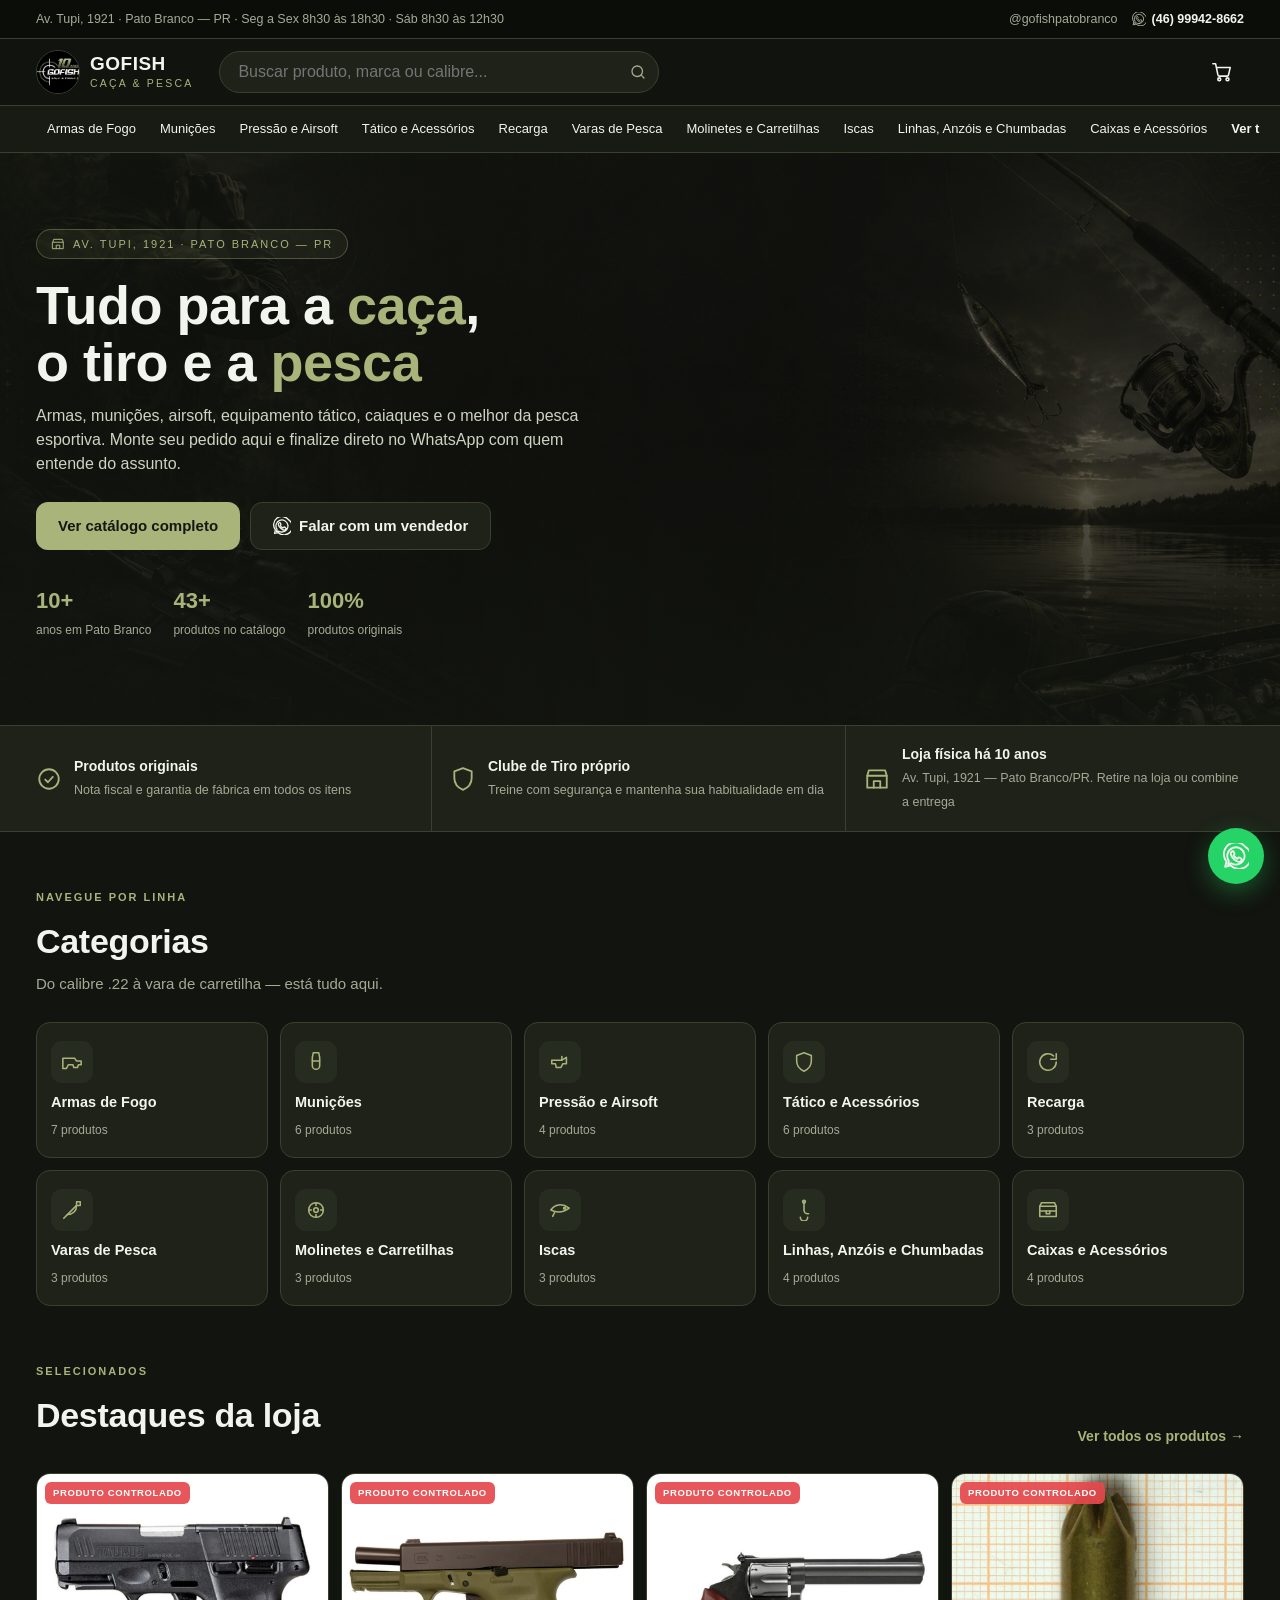
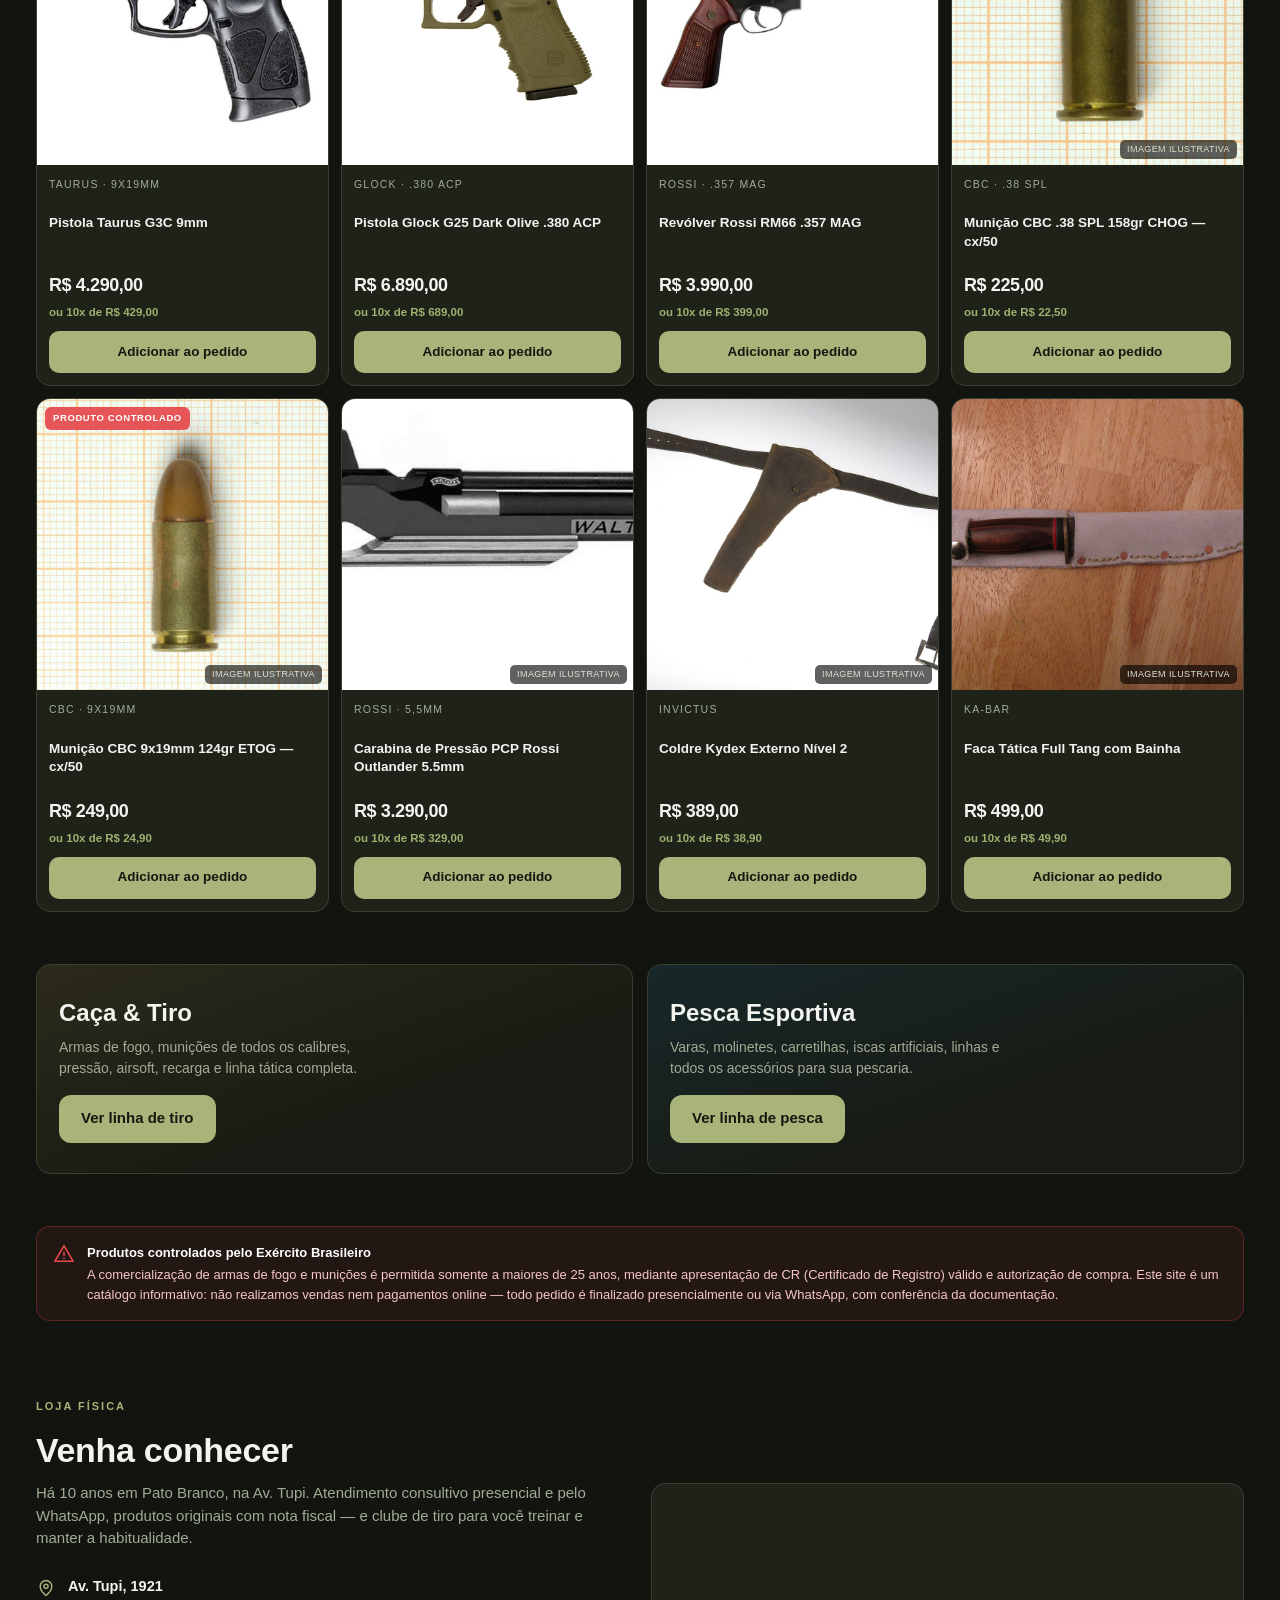
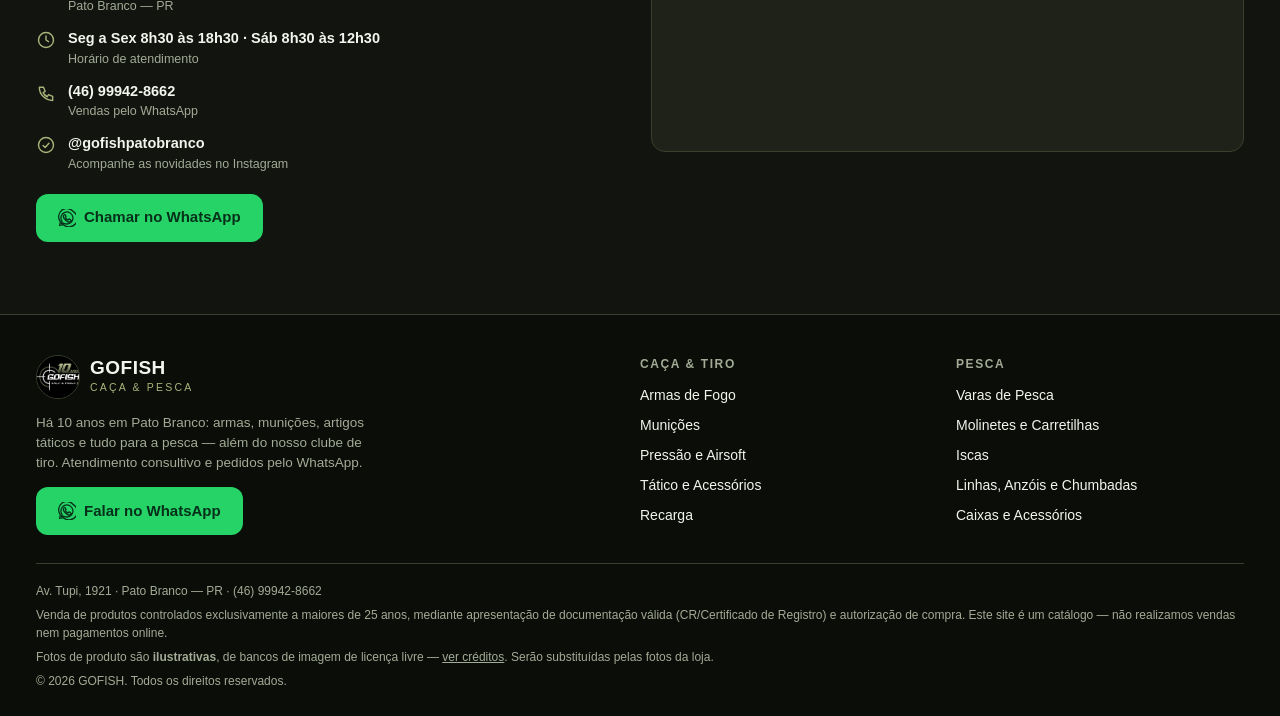
==== index.html @ cb328581 "Catálogo online da GOFISH Caça & Pesca Site estático de catálogo com pedido via WhatsApp para a loja" ====
<!doctype html>
<html lang="pt-BR">
<head>
<meta charset="utf-8">
<meta name="viewport" content="width=device-width,initial-scale=1">
<title>GOFISH Caça &amp; Pesca — Pato Branco/PR | Armas, Munições e Pesca</title>
<meta name="description" content="GOFISH Caça &amp; Pesca em Pato Branco/PR. Armas, munições, airsoft, artigos táticos, caiaques e equipamentos de pesca. Monte seu pedido e finalize no WhatsApp.">
<meta name="robots" content="noindex, nofollow">
<meta name="theme-color" content="#12140f">
<link rel="icon" href="assets/img/favicon.png" type="image/png">
<link rel="stylesheet" href="assets/style.css">
</head>
<body>

<div id="header-slot"></div>

<!-- HERO -->
<section class="hero">
  <div class="hero-bg"></div>
  <div class="wrap">
    <span class="hero-tag" id="hero-tag"></span>
    <h1>Tudo para a <em>caça</em>,<br>o tiro e a <em>pesca</em></h1>
    <p>Armas, munições, airsoft, equipamento tático, caiaques e o melhor da pesca esportiva.
       Monte seu pedido aqui e finalize direto no WhatsApp com quem entende do assunto.</p>
    <div class="hero-cta">
      <a class="btn btn-primary" href="catalogo.html">Ver catálogo completo</a>
      <a class="btn btn-ghost" id="hero-wa" target="_blank">Falar com um vendedor</a>
    </div>
    <div class="hero-stats">
      <div><b id="stat-anos">—</b><span>anos em Pato Branco</span></div>
      <div><b id="stat-produtos">—</b><span>produtos no catálogo</span></div>
      <div><b>100%</b><span>produtos originais</span></div>
    </div>
  </div>
</section>

<!-- SELOS -->
<section class="selos"><div class="wrap" id="selos"></div></section>

<!-- CATEGORIAS -->
<section class="section">
  <div class="wrap">
    <div class="section-head">
      <span>Navegue por linha</span>
      <h2>Categorias</h2>
      <p>Do calibre .22 à vara de carretilha — está tudo aqui.</p>
    </div>
    <div class="cats" id="cats"></div>
  </div>
</section>

<!-- DESTAQUES -->
<section class="section" style="padding-top:0">
  <div class="wrap">
    <div class="section-head" style="display:flex;justify-content:space-between;align-items:flex-end;gap:16px;flex-wrap:wrap">
      <div>
        <span>Selecionados</span>
        <h2>Destaques da loja</h2>
      </div>
      <a class="link" href="catalogo.html">Ver todos os produtos →</a>
    </div>
    <div class="grid-produtos" id="destaques"></div>
  </div>
</section>

<!-- BLOCOS DUPLOS -->
<section class="section" style="padding-top:0">
  <div class="wrap">
    <div class="duplo">
      <div class="bloco tiro">
        <h3>Caça &amp; Tiro</h3>
        <p>Armas de fogo, munições de todos os calibres, pressão, airsoft, recarga e linha tática completa.</p>
        <a class="btn btn-primary" href="catalogo.html?grupo=tiro">Ver linha de tiro</a>
      </div>
      <div class="bloco pesca">
        <h3>Pesca Esportiva</h3>
        <p>Varas, molinetes, carretilhas, iscas artificiais, linhas e todos os acessórios para sua pescaria.</p>
        <a class="btn btn-primary" href="catalogo.html?grupo=pesca">Ver linha de pesca</a>
      </div>
    </div>
  </div>
</section>

<!-- AVISO LEGAL -->
<section class="wrap" style="padding-bottom:20px">
  <div class="aviso-legal" id="aviso-legal"></div>
</section>

<!-- SOBRE -->
<section class="section" id="sobre">
  <div class="wrap sobre">
    <div>
      <div class="section-head">
        <span>Loja física</span>
        <h2>Venha conhecer</h2>
        <p>Há 10 anos em Pato Branco, na Av. Tupi. Atendimento consultivo presencial e pelo WhatsApp,
           produtos originais com nota fiscal — e clube de tiro para você treinar e manter a habitualidade.</p>
      </div>
      <ul id="sobre-lista"></ul>
      <a class="btn btn-wa" id="sobre-wa" target="_blank" style="margin-top:20px"></a>
    </div>
    <div class="mapa" id="mapa"></div>
  </div>
</section>

<div id="footer-slot"></div>

<script src="assets/products.js"></script>
<script src="assets/app.js"></script>
<script>
function initHome(){
  document.getElementById('hero-tag').innerHTML = icon('loja',14) + ' ' + CONFIG.endereco + ' · ' + CONFIG.cidade;
  document.getElementById('stat-anos').textContent = CONFIG.anos + '+';
  document.getElementById('hero-wa').href = waLink('Olá! Vim pelo site e quero falar com um vendedor.');
  document.getElementById('hero-wa').innerHTML = icon('wa',18) + ' Falar com um vendedor';
  document.getElementById('stat-produtos').textContent = PRODUTOS.length + '+';

  document.getElementById('selos').innerHTML = [
    ['check','Produtos originais','Nota fiscal e garantia de fábrica em todos os itens'],
    ['tatico','Clube de Tiro próprio','Treine com segurança e mantenha sua habitualidade em dia'],
    ['loja','Loja física há '+CONFIG.anos+' anos','Av. Tupi, 1921 — Pato Branco/PR. Retire na loja ou combine a entrega']
  ].map(([i,t,d])=>`<div class="selo">${icon(i,26)}<div><b>${t}</b><span>${d}</span></div></div>`).join('');

  document.getElementById('cats').innerHTML = CATEGORIAS.map(c=>{
    const n = PRODUTOS.filter(p=>p.categoria===c.id).length;
    return `<a class="cat" href="catalogo.html?cat=${c.id}">
      <span class="cat-ico">${icon(c.icone,22)}</span>
      <b>${c.nome}</b>
      <span>${n} ${n===1?'produto':'produtos'}</span>
    </a>`;
  }).join('');

  document.getElementById('destaques').innerHTML =
    PRODUTOS.filter(p=>p.destaque).slice(0,8).map(cardHTML).join('');

  document.getElementById('aviso-legal').innerHTML = icon('alerta',22) +
    `<div><b>Produtos controlados pelo Exército Brasileiro</b>
     A comercialização de armas de fogo e munições é permitida somente a maiores de 25 anos, mediante
     apresentação de CR (Certificado de Registro) válido e autorização de compra. Este site é um catálogo
     informativo: não realizamos vendas nem pagamentos online — todo pedido é finalizado presencialmente
     ou via WhatsApp, com conferência da documentação.</div>`;

  document.getElementById('sobre-lista').innerHTML = [
    ['pin', CONFIG.endereco, CONFIG.cidade],
    ['relogio', CONFIG.horario, 'Horário de atendimento'],
    ['fone', CONFIG.telefone, 'Vendas pelo WhatsApp'],
    ['check', CONFIG.instagramUser, 'Acompanhe as novidades no Instagram']
  ].map(([i,t,s])=>`<li>${icon(i,20)}<div><b>${t}</b><span>${s}</span></div></li>`).join('');

  const wa = document.getElementById('sobre-wa');
  wa.href = waLink('Olá! Vim pelo site e quero tirar uma dúvida.');
  wa.innerHTML = icon('wa',18) + ' Chamar no WhatsApp';

  document.getElementById('mapa').innerHTML =
    `<iframe loading="lazy" referrerpolicy="no-referrer-when-downgrade"
      src="https://www.google.com/maps?q=${encodeURIComponent(CONFIG.mapsQuery)}&output=embed"></iframe>`;
}
</script>
</body>
</html>
---- assets/style.css ----
/* ===== GO FISHING — estilos ===== */
:root{
  --bg:#12140f;
  --bg-2:#181b13;
  --surface:#1e2219;
  --surface-2:#272c20;
  --line:#39402e;
  --text:#f2f4ee;
  --muted:#a3ab96;
  --accent:#a8b47a;
  --accent-d:#8c9a63;
  --accent-ink:#14170f;
  --green:#9eb06f;
  --wa:#25d366;
  --danger:#e5484d;
  --radius:14px;
  --shadow:0 10px 30px rgba(0,0,0,.45);
  --max:1240px;
}
*{box-sizing:border-box}
html{scroll-behavior:smooth;overflow-x:clip}
body{overflow-x:clip}
body{
  margin:0;background:var(--bg);color:var(--text);
  font-family:-apple-system,BlinkMacSystemFont,'Segoe UI',Roboto,Helvetica,Arial,sans-serif;
  line-height:1.5;-webkit-font-smoothing:antialiased;
}
img{max-width:100%;display:block}
a{color:inherit;text-decoration:none}
button{font:inherit;cursor:pointer;border:0;background:none;color:inherit}
input,select{font:inherit}
.wrap{width:100%;max-width:var(--max);margin:0 auto;padding:0 16px}
.sr{position:absolute;width:1px;height:1px;overflow:hidden;clip:rect(0 0 0 0)}

/* ---- Topbar ---- */
.topbar{background:#0b0d08;color:var(--muted);font-size:12.5px;border-bottom:1px solid var(--line)}
.topbar .wrap{display:flex;gap:16px;align-items:center;justify-content:space-between;min-height:38px;flex-wrap:wrap}
.topbar strong{color:var(--text)}
.topbar a{display:inline-flex;align-items:center;gap:6px}
.topbar a:hover{color:var(--accent)}

/* ---- Header ---- */
.header{position:sticky;top:0;z-index:60;background:rgba(18,20,15,.96);backdrop-filter:blur(10px);border-bottom:1px solid var(--line)}
.header-main{display:flex;align-items:center;gap:12px;min-height:66px}
.logo{display:flex;align-items:center;gap:10px;flex-shrink:0}
.logo-mark{width:44px;height:44px;border-radius:50%;overflow:hidden;flex-shrink:0;background:#000;border:1px solid var(--line)}
.logo-mark img{width:100%;height:100%;object-fit:cover;transform:scale(1.28)}
.logo-txt{line-height:1.05}
.logo-txt b{display:block;font-size:19px;letter-spacing:.5px;text-transform:uppercase}
.logo-txt span{font-size:10.5px;letter-spacing:2.2px;color:var(--accent);text-transform:uppercase}
.search{flex:1;position:relative;display:none}
.search input{width:100%;height:42px;border-radius:999px;background:var(--surface);border:1px solid var(--line);color:var(--text);padding:0 44px 0 18px;outline:none}
.search input:focus{border-color:var(--accent)}
.search button{position:absolute;right:4px;top:4px;width:34px;height:34px;border-radius:50%;display:grid;place-items:center;color:var(--muted)}
.header-actions{display:flex;align-items:center;gap:8px;margin-left:auto}
.icon-btn{width:44px;height:44px;border-radius:12px;display:grid;place-items:center;position:relative;border:1px solid transparent}
.icon-btn:hover{background:var(--surface);border-color:var(--line)}
.badge{position:absolute;top:4px;right:4px;min-width:18px;height:18px;border-radius:9px;background:var(--accent);color:var(--accent-ink);font-size:11px;font-weight:700;display:grid;place-items:center;padding:0 5px}
.badge[hidden]{display:none}
.menu-toggle{display:grid}

/* ---- Nav ---- */
.nav{border-top:1px solid var(--line);background:var(--bg-2);display:none}
.nav.open{display:block}
.nav .wrap{overflow-x:auto;scrollbar-width:none}
.nav .wrap::-webkit-scrollbar{display:none}
.nav ul{list-style:none;margin:0;padding:6px 0}
.nav a{display:block;padding:12px 16px;font-size:14.5px;font-weight:500;border-bottom:1px solid rgba(255,255,255,.04)}
.nav a:hover{color:var(--accent)}
.nav .nav-tag{font-size:10px;letter-spacing:1.5px;text-transform:uppercase;color:var(--muted);padding:14px 16px 4px}

/* ---- Botões ---- */
.btn{display:inline-flex;white-space:nowrap;align-items:center;justify-content:center;gap:8px;height:48px;padding:0 22px;border-radius:12px;font-weight:700;font-size:15px;transition:.15s;text-align:center}
.btn-primary{background:var(--accent);color:var(--accent-ink)}
.btn-primary:hover{background:var(--accent-d);color:var(--accent-ink)}
.btn-wa{background:var(--wa);color:#06301a}
.btn-wa:hover{background:#1eb85a;color:#06301a}
.btn-ghost{border:1px solid var(--line);background:var(--surface)}
.btn-ghost:hover{border-color:var(--accent);color:var(--accent)}
.btn-block{width:100%}
.btn:disabled{opacity:.45;cursor:not-allowed}

/* ---- Hero ---- */
.hero{position:relative;overflow:hidden;border-bottom:1px solid var(--line);background:var(--bg-2)}
.hero-bg{position:absolute;inset:0;background-image:url('img/hero.jpg');background-size:cover;background-position:28% center}
.hero-bg::after{content:'';position:absolute;inset:0;background:
  linear-gradient(to bottom,rgba(18,20,15,.55),rgba(18,20,15,.3) 38%,rgba(18,20,15,.93))}
.hero .wrap{position:relative;z-index:1;padding:44px 16px 48px}
.hero-tag{display:inline-flex;align-items:center;gap:8px;font-size:11px;letter-spacing:2px;text-transform:uppercase;color:var(--accent);border:1px solid rgba(168,180,122,.35);background:rgba(168,180,122,.08);padding:6px 14px;border-radius:999px}
.hero h1{font-size:clamp(30px,7.5vw,54px);line-height:1.05;margin:18px 0 14px;letter-spacing:-.5px}
.hero h1 em{font-style:normal;color:var(--accent)}
.hero p{color:#cdd4c2;font-size:16px;max-width:560px;margin:0 0 26px}
.hero-cta{display:flex;flex-direction:column;gap:10px;max-width:420px}
.hero-cta .btn{flex:0 0 auto}
.hero-stats{display:flex;gap:22px;margin-top:34px;flex-wrap:wrap}
.hero-stats div b{display:block;font-size:22px;color:var(--accent)}
.hero-stats div span{font-size:12px;color:var(--muted)}

/* ---- Selos ---- */
.selos{background:var(--surface);border-bottom:1px solid var(--line)}
.selos .wrap{display:grid;grid-template-columns:1fr;gap:2px;padding:0}
.selo{display:flex;gap:12px;align-items:center;padding:18px 16px;border-bottom:1px solid var(--line)}
.selo:last-child{border-bottom:0}
.selo svg{flex-shrink:0;color:var(--accent)}
.selo b{display:block;font-size:14px}
.selo span{font-size:12.5px;color:var(--muted)}

/* ---- Seções ---- */
.section{padding:52px 0}
.section-head{margin-bottom:26px}
.section-head span{font-size:11px;letter-spacing:2px;text-transform:uppercase;color:var(--accent);font-weight:700}
.section-head h2{font-size:clamp(23px,5vw,34px);margin:8px 0 6px;letter-spacing:-.3px}
.section-head p{color:var(--muted);margin:0;font-size:15px}
.section-head .link{color:var(--accent);font-weight:600;font-size:14px}

/* ---- Grade de categorias ---- */
.cats{display:grid;grid-template-columns:repeat(2,1fr);gap:12px}
.cat{background:var(--surface);border:1px solid var(--line);border-radius:var(--radius);padding:18px 14px;transition:.15s;display:flex;flex-direction:column;gap:10px;min-height:126px}
.cat:hover{border-color:var(--accent);transform:translateY(-3px)}
.cat .cat-ico{width:42px;height:42px;border-radius:11px;background:var(--surface-2);display:grid;place-items:center;color:var(--accent)}
.cat b{font-size:14.5px;line-height:1.25}
.cat span{font-size:12px;color:var(--muted);margin-top:auto}

/* ---- Cards de produto ---- */
.grid-produtos{display:grid;grid-template-columns:repeat(2,1fr);gap:12px}
.card{background:var(--surface);border:1px solid var(--line);border-radius:var(--radius);overflow:hidden;display:flex;flex-direction:column;transition:.15s;position:relative}
.card:hover{border-color:var(--accent);transform:translateY(-3px);box-shadow:var(--shadow)}
.card-img{position:relative;aspect-ratio:1/1;background:var(--surface-2);cursor:pointer;overflow:hidden}
.card-img img{width:100%;height:100%;object-fit:cover}
.tarja{position:absolute;top:8px;left:8px;background:rgba(229,72,77,.92);color:#fff;font-size:9.5px;font-weight:800;letter-spacing:.6px;text-transform:uppercase;padding:4px 8px;border-radius:6px}
.selo-ilustrativa{position:absolute;bottom:6px;right:6px;background:rgba(0,0,0,.62);color:#dfe5d4;font-size:9px;letter-spacing:.4px;padding:3px 7px;border-radius:5px;text-transform:uppercase}
.modal-img{position:relative}
.tag-novo{position:absolute;top:8px;right:8px;background:var(--accent);color:var(--accent-ink);font-size:9.5px;font-weight:800;letter-spacing:.6px;text-transform:uppercase;padding:4px 8px;border-radius:6px}
.card-body{padding:12px;display:flex;flex-direction:column;gap:8px;flex:1}
.card-marca{font-size:10.5px;letter-spacing:1.2px;text-transform:uppercase;color:var(--muted)}
.card-nome{font-size:13.5px;font-weight:600;line-height:1.35;cursor:pointer;display:-webkit-box;-webkit-line-clamp:2;-webkit-box-orient:vertical;overflow:hidden}
.card-nome:hover{color:var(--accent)}
.card-preco{margin-top:auto}
.card-preco b{font-size:18px;display:block;letter-spacing:-.4px}
.card-preco small{font-size:11.5px;color:var(--green);font-weight:600}
.card-preco .consulta{font-size:15px;color:var(--muted);font-weight:600}
.card .btn{height:42px;font-size:13.5px;border-radius:10px}

/* ---- Blocos duplos ---- */
.duplo{display:grid;grid-template-columns:1fr;gap:14px}
.bloco{position:relative;border-radius:var(--radius);overflow:hidden;padding:30px 22px;min-height:210px;display:flex;flex-direction:column;justify-content:flex-end;border:1px solid var(--line)}
.bloco.tiro{background:linear-gradient(160deg,#2b2a1c,#181b13 65%)}
.bloco.pesca{background:linear-gradient(160deg,#17282a,#181b13 65%)}
.bloco h3{font-size:24px;margin:0 0 6px}
.bloco p{color:var(--muted);font-size:14px;margin:0 0 16px;max-width:340px}
.bloco .btn{align-self:flex-start}

/* ---- Sobre / contato ---- */
.sobre{display:grid;gap:22px}
.sobre ul{list-style:none;padding:0;margin:18px 0 0;display:grid;gap:12px}
.sobre li{display:flex;gap:12px;align-items:flex-start;font-size:14.5px}
.sobre li svg{color:var(--accent);flex-shrink:0;margin-top:2px}
.sobre li span{color:var(--muted);display:block;font-size:12.5px}
.mapa{border-radius:var(--radius);overflow:hidden;border:1px solid var(--line);min-height:260px;background:var(--surface)}
.mapa iframe{width:100%;height:100%;min-height:260px;border:0;filter:grayscale(.3) contrast(1.05)}

/* ---- Aviso legal ---- */
.aviso-legal{background:rgba(229,72,77,.08);border:1px solid rgba(229,72,77,.3);border-radius:var(--radius);padding:16px;display:flex;gap:12px;font-size:13px;color:#f6c6c8}
.aviso-legal svg{flex-shrink:0;color:var(--danger)}
.aviso-legal b{color:#fff;display:block;margin-bottom:3px}

/* ---- Rodapé ---- */
.footer{background:#0b0d08;border-top:1px solid var(--line);padding:40px 0 26px;margin-top:20px}
.footer-grid{display:grid;gap:28px}
.footer h4{font-size:12px;letter-spacing:1.6px;text-transform:uppercase;color:var(--muted);margin:0 0 12px}
.footer ul{list-style:none;padding:0;margin:0;display:grid;gap:9px;font-size:14px}
.footer a:hover{color:var(--accent)}
.footer-bottom{border-top:1px solid var(--line);margin-top:28px;padding-top:18px;font-size:12px;color:var(--muted);display:grid;gap:6px}

/* ---- Drawer do carrinho ---- */
.overlay{position:fixed;inset:0;background:rgba(0,0,0,.6);z-index:80;opacity:0;pointer-events:none;transition:.2s}
.overlay.show{opacity:1;pointer-events:auto}
.drawer{position:fixed;top:0;right:0;bottom:0;width:min(420px,100%);background:var(--bg-2);z-index:90;display:flex;flex-direction:column;transform:translateX(102%);transition:transform .25s ease}
.drawer.open{transform:none}
.drawer-head{display:flex;align-items:center;justify-content:space-between;padding:18px 16px;border-bottom:1px solid var(--line)}
.drawer-head h3{margin:0;font-size:17px}
.drawer-body{flex:1;overflow-y:auto;padding:16px;display:flex;flex-direction:column;gap:12px}
.drawer-foot{border-top:1px solid var(--line);padding:16px;display:grid;gap:12px;background:var(--surface)}
.drawer-foot input{width:100%;height:46px;border-radius:10px;background:var(--bg-2);border:1px solid var(--line);color:var(--text);padding:0 14px;outline:none}
.drawer-foot input:focus{border-color:var(--accent)}
.total-row{display:flex;justify-content:space-between;align-items:baseline;font-size:15px}
.total-row b{font-size:24px;color:var(--accent)}
.item{display:grid;grid-template-columns:66px 1fr auto;gap:11px;background:var(--surface);border:1px solid var(--line);border-radius:12px;padding:10px}
.item img{width:66px;height:66px;object-fit:cover;border-radius:8px;background:var(--surface-2)}
.item-nome{font-size:13px;font-weight:600;line-height:1.3}
.item-preco{font-size:13px;color:var(--accent);font-weight:700;margin-top:4px}
.qtd{display:inline-flex;align-items:center;border:1px solid var(--line);border-radius:9px;overflow:hidden;margin-top:6px}
.qtd button{width:30px;height:30px;display:grid;place-items:center;font-size:16px;color:var(--muted)}
.qtd button:hover{background:var(--surface-2);color:var(--accent)}
.qtd span{min-width:28px;text-align:center;font-size:13.5px;font-weight:700}
.item-del{color:var(--muted);align-self:flex-start;padding:4px}
.item-del:hover{color:var(--danger)}
.vazio{text-align:center;color:var(--muted);padding:50px 20px;display:grid;gap:12px;place-items:center}

/* ---- Catálogo ---- */
.catalogo{display:grid;grid-template-columns:1fr;gap:22px;padding:26px 0 60px}
.filtros{background:var(--surface);border:1px solid var(--line);border-radius:var(--radius);padding:16px;align-self:start}
.filtros h4{font-size:11px;letter-spacing:1.6px;text-transform:uppercase;color:var(--muted);margin:0 0 10px}
.filtro-grupo{border-bottom:1px solid var(--line);padding-bottom:14px;margin-bottom:14px}
.filtro-grupo:last-child{border:0;margin:0;padding:0}
.chk{display:flex;align-items:center;gap:9px;padding:6px 0;font-size:13.5px;cursor:pointer}
.chk input{width:17px;height:17px;accent-color:var(--accent)}
.chk:hover{color:var(--accent)}
.cat-link{display:flex;justify-content:space-between;align-items:center;padding:8px 0;font-size:14px;cursor:pointer;border-bottom:1px solid rgba(255,255,255,.04)}
.cat-link.ativo{color:var(--accent);font-weight:700}
.cat-link small{color:var(--muted);font-size:11.5px}
.cat-sub{padding-left:12px;font-size:13px;color:var(--muted)}
.cat-sub.ativo{color:var(--accent)}
.toolbar{display:flex;gap:10px;align-items:center;justify-content:space-between;margin-bottom:16px;flex-wrap:wrap}
.toolbar .count{font-size:13.5px;color:var(--muted)}
.toolbar select{height:42px;border-radius:10px;background:var(--surface);border:1px solid var(--line);color:var(--text);padding:0 12px;outline:none}
.filtros-toggle{display:flex}
.chips{display:flex;gap:8px;flex-wrap:wrap;margin-bottom:14px}
.chip{display:inline-flex;align-items:center;gap:7px;background:var(--surface-2);border:1px solid var(--line);border-radius:999px;padding:6px 12px;font-size:12.5px}
.chip button{color:var(--muted);font-size:15px;line-height:1}
.chip button:hover{color:var(--danger)}

/* ---- Modal do produto ---- */
.modal{position:fixed;inset:0;z-index:100;display:none;align-items:flex-end;justify-content:center}
.modal.open{display:flex}
.modal-card{position:relative;background:var(--bg-2);width:min(880px,100%);max-height:92vh;overflow-y:auto;border-radius:18px 18px 0 0;border:1px solid var(--line)}
.modal-close{position:absolute;top:12px;right:12px;width:38px;height:38px;border-radius:50%;background:rgba(0,0,0,.5);display:grid;place-items:center;z-index:2}
.modal-grid{display:grid;grid-template-columns:1fr}
.modal-img{aspect-ratio:1/1;background:var(--surface-2)}
.modal-img img{width:100%;height:100%;object-fit:cover}
.modal-galeria{display:flex;flex-direction:column;gap:8px;padding:0}
.miniaturas{display:flex;gap:8px;padding:0 14px 4px;overflow-x:auto}
.mini{width:62px;height:62px;border-radius:9px;overflow:hidden;border:2px solid var(--line);flex-shrink:0;background:var(--surface-2)}
.mini.ativa{border-color:var(--accent)}
.mini img{width:100%;height:100%;object-fit:cover}
.modal-info{padding:20px 18px 26px;display:flex;flex-direction:column;gap:12px}
.modal-info h3{margin:0;font-size:21px;line-height:1.25}
.modal-preco b{font-size:30px;letter-spacing:-.8px}
.modal-specs{display:grid;gap:8px;font-size:13.5px;border-top:1px solid var(--line);padding-top:14px}
.modal-specs div{display:flex;justify-content:space-between;gap:10px}
.modal-specs span{color:var(--muted)}

/* ---- WhatsApp flutuante ---- */
.wa-float{position:fixed;right:16px;bottom:16px;width:56px;height:56px;border-radius:50%;background:var(--wa);display:grid;place-items:center;z-index:70;box-shadow:0 8px 24px rgba(37,211,102,.35)}
.wa-float:hover{transform:scale(1.06)}

/* ===== DESKTOP ===== */
@media(min-width:640px){
  .cats{grid-template-columns:repeat(3,1fr)}
  .grid-produtos{grid-template-columns:repeat(3,1fr)}
  .hero-cta{flex-direction:row;max-width:none;flex-wrap:wrap}
  .selos .wrap{grid-template-columns:repeat(3,1fr)}
  .selo{border-bottom:0;border-right:1px solid var(--line)}
  .selo:last-child{border-right:0}
  .duplo{grid-template-columns:1fr 1fr}
  .footer-grid{grid-template-columns:2fr 1fr 1fr}
  .modal{align-items:center}
  .modal-card{border-radius:18px}
  .modal-grid{grid-template-columns:1fr 1fr}
  .modal-img{aspect-ratio:1/1;min-height:0}
  .modal-galeria{padding:14px 0 14px 14px}
  .miniaturas{padding:0}
}
@media(min-width:900px){
  .search{display:block;max-width:440px;margin:0 14px}
  .menu-toggle{display:none}
  .nav{display:block}
  .nav .wrap{display:flex;align-items:center}
  .nav ul{display:flex;padding:0;width:100%;gap:2px}
  .nav a{border:0;padding:13px 11px;font-size:13px;white-space:nowrap}
  .nav .nav-tag{display:none}
  .cats{grid-template-columns:repeat(5,1fr)}
  .grid-produtos{grid-template-columns:repeat(4,1fr)}
  .catalogo{grid-template-columns:262px 1fr}
  .filtros-toggle{display:none}
  .filtros{display:block!important}
  .sobre{grid-template-columns:1fr 1fr;align-items:center}
  .hero .wrap{padding:76px 16px 84px}
  .hero-bg{background-position:center}
  .hero-bg::after{background:
    linear-gradient(to right,rgba(18,20,15,.88),rgba(18,20,15,.5) 50%,rgba(18,20,15,.32)),
    linear-gradient(to bottom,rgba(18,20,15,.45),rgba(18,20,15,.15) 40%,rgba(18,20,15,.9))}
}
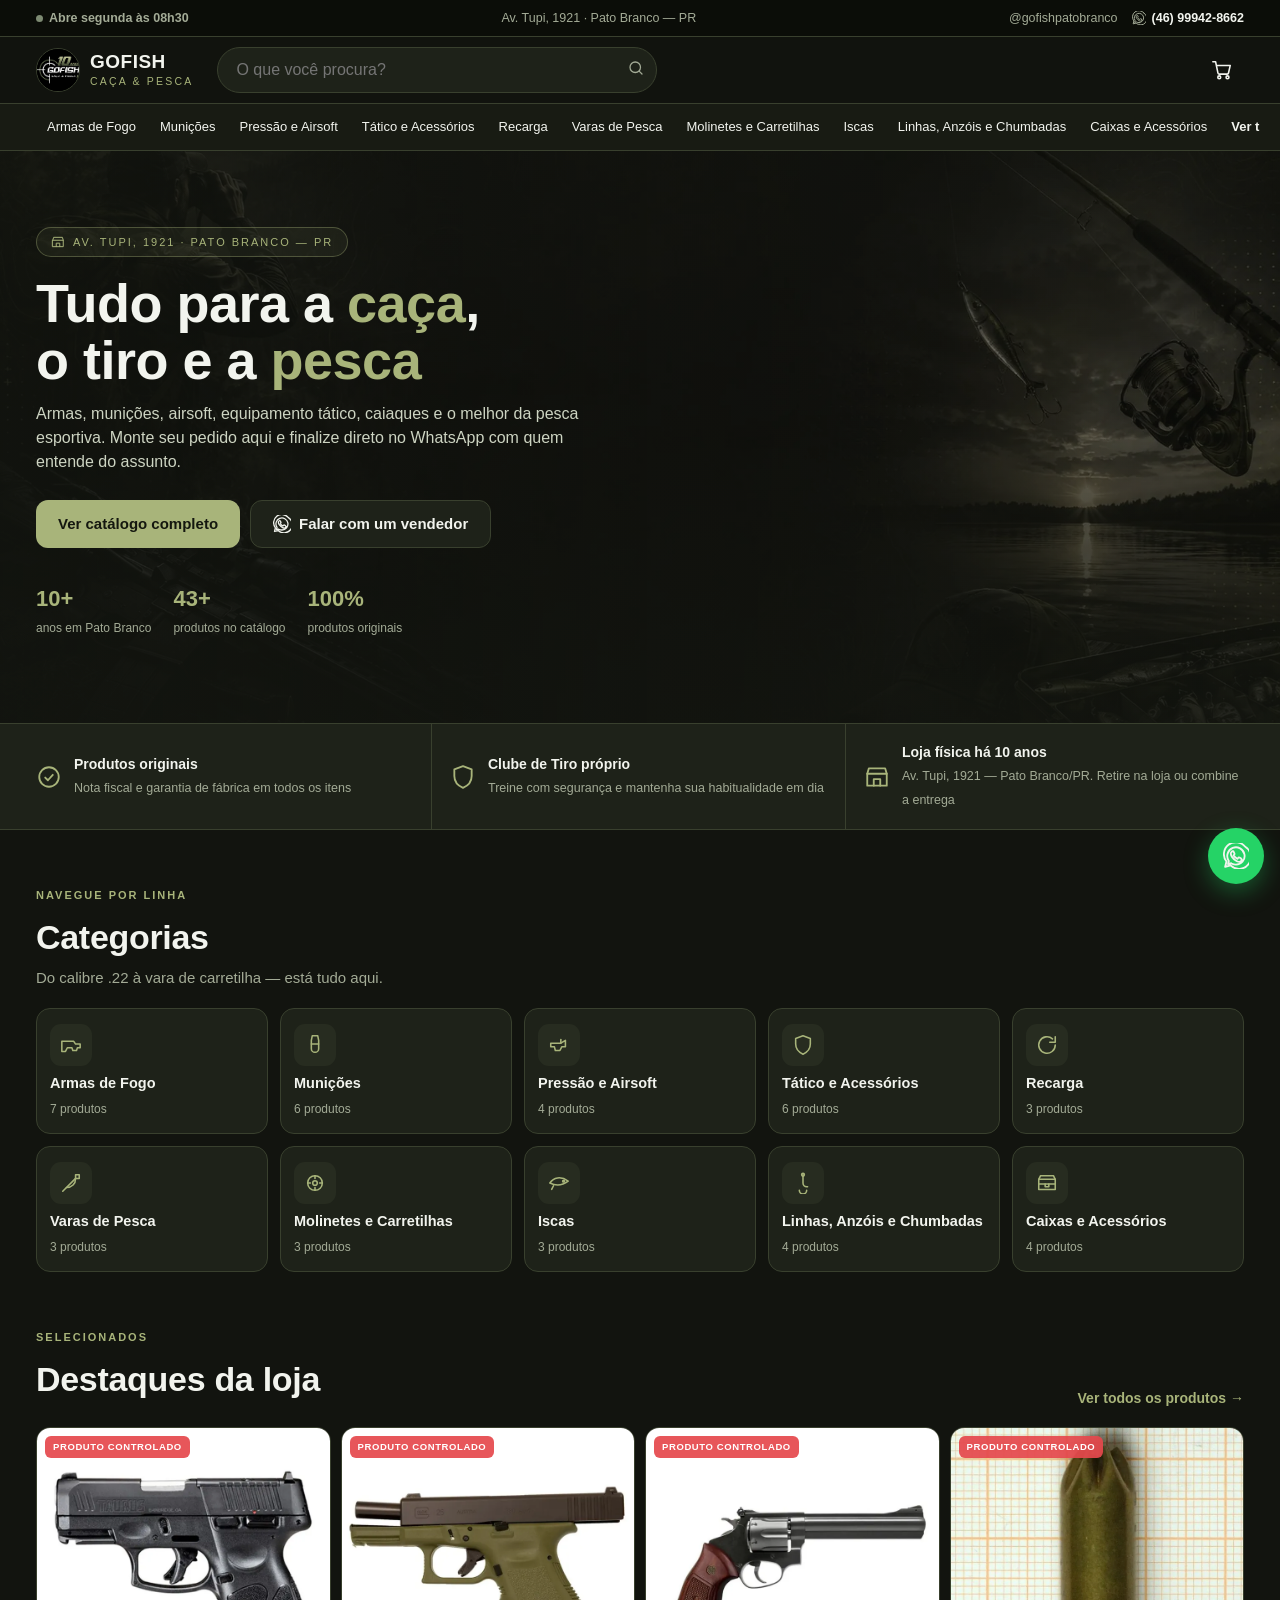
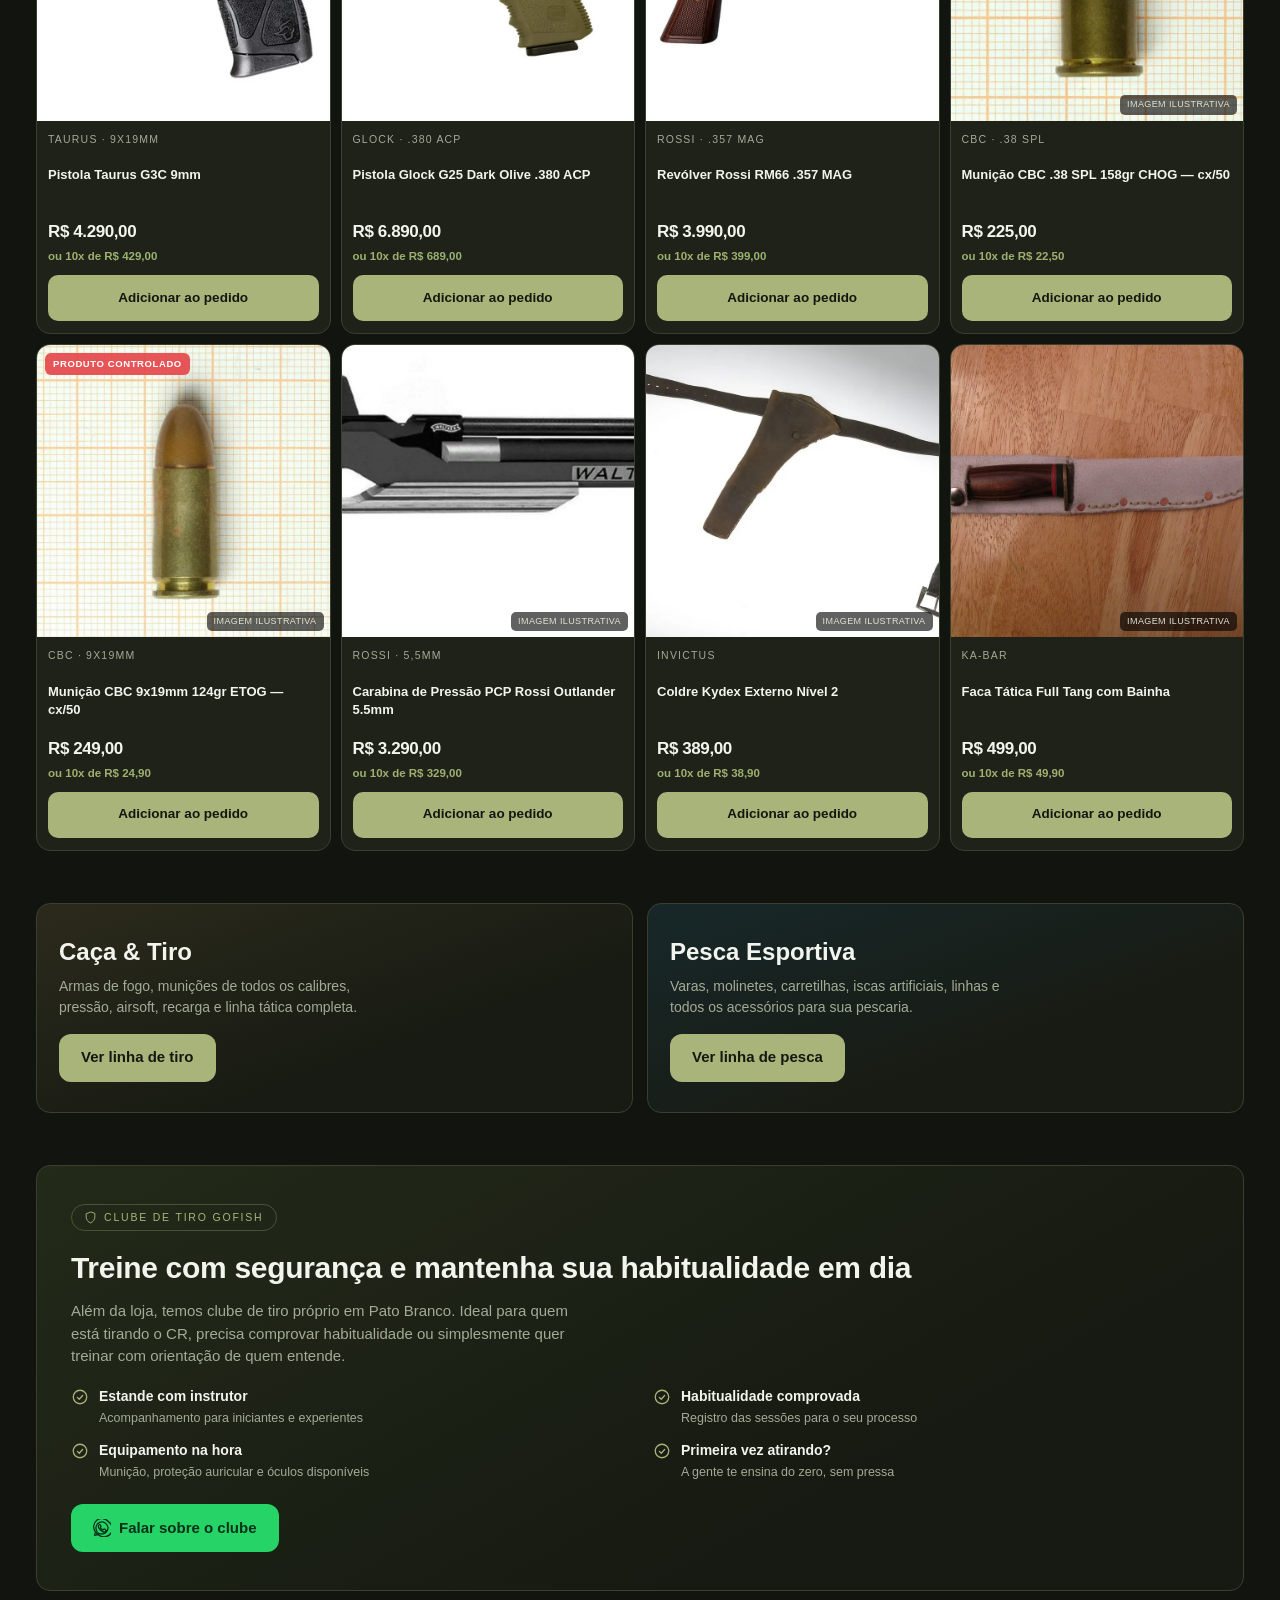
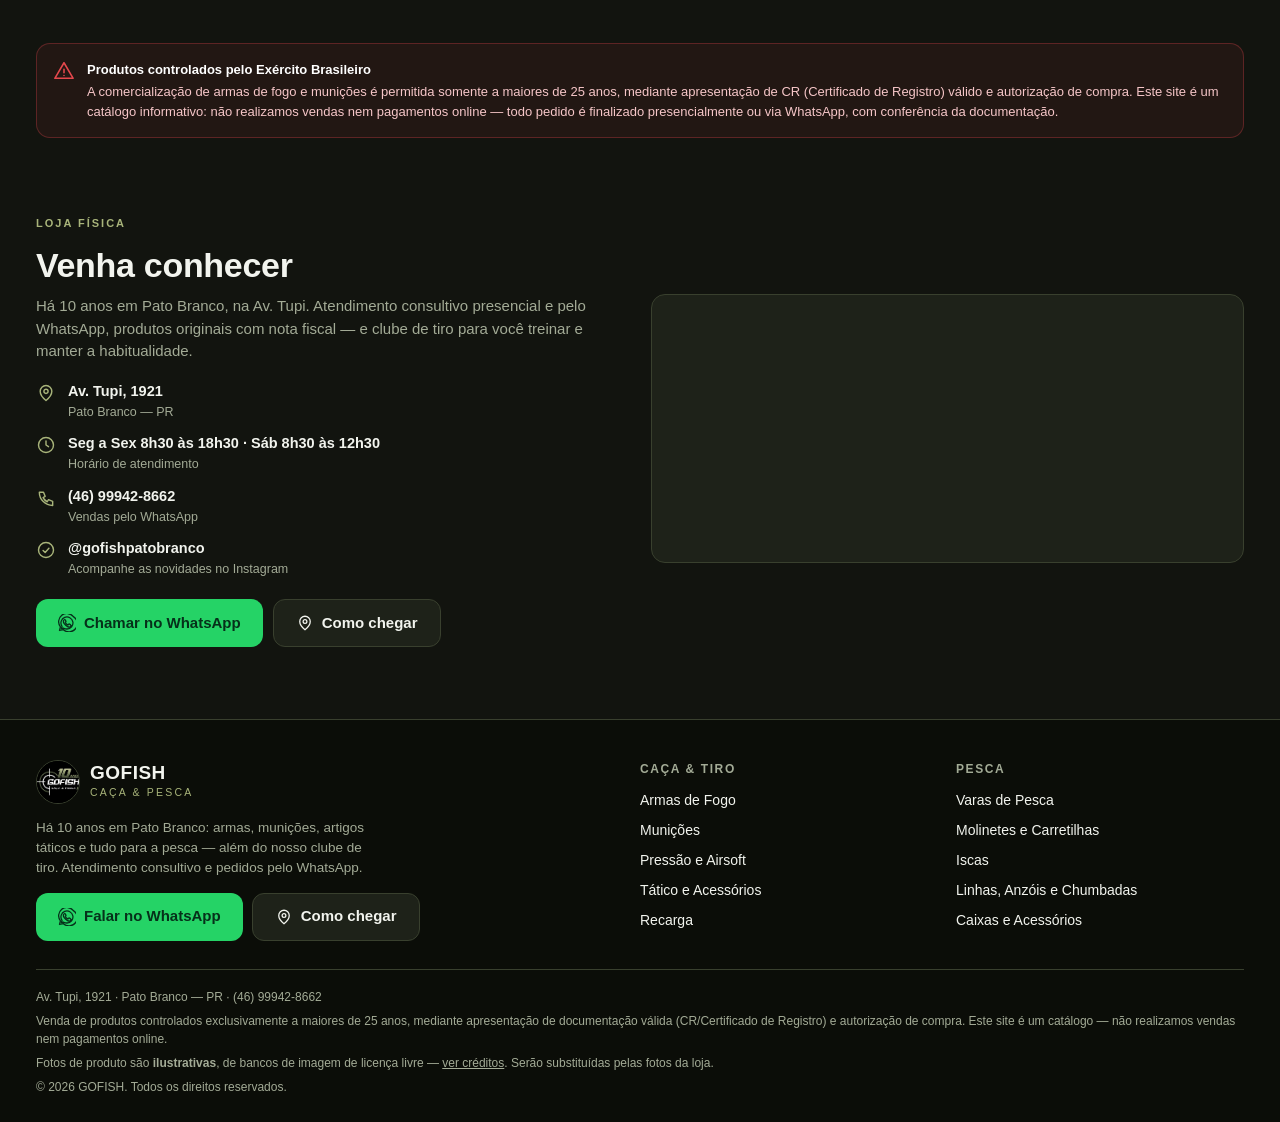
==== commit 1dae06fe: "Melhorias de conversão, compartilhamento e performance - Busca ignora acentos e casa múltiplas palav" ====
--- a/index.html
+++ b/index.html
@@ -7,6 +7,20 @@
 <meta name="description" content="GOFISH Caça &amp; Pesca em Pato Branco/PR. Armas, munições, airsoft, artigos táticos, caiaques e equipamentos de pesca. Monte seu pedido e finalize no WhatsApp.">
 <meta name="robots" content="noindex, nofollow">
 <meta name="theme-color" content="#12140f">
+<meta property="og:type" content="website">
+<meta property="og:site_name" content="GOFISH Caça &amp; Pesca">
+<meta property="og:locale" content="pt_BR">
+<meta property="og:title" content="GOFISH Caça & Pesca — Pato Branco/PR">
+<meta property="og:description" content="Armas, munições, airsoft, artigos táticos e tudo para a pesca esportiva. Monte seu pedido e finalize no WhatsApp. Av. Tupi, 1921 — Pato Branco/PR.">
+<meta property="og:url" content="https://euwill-maker.github.io/gofish/">
+<meta property="og:image" content="https://euwill-maker.github.io/gofish/assets/img/og.jpg">
+<meta property="og:image:width" content="1200">
+<meta property="og:image:height" content="630">
+<meta name="twitter:card" content="summary_large_image">
+<meta name="twitter:title" content="GOFISH Caça & Pesca — Pato Branco/PR">
+<meta name="twitter:description" content="Armas, munições, airsoft, artigos táticos e tudo para a pesca esportiva. Monte seu pedido e finalize no WhatsApp. Av. Tupi, 1921 — Pato Branco/PR.">
+<meta name="twitter:image" content="https://euwill-maker.github.io/gofish/assets/img/og.jpg">
+<link rel="canonical" href="https://euwill-maker.github.io/gofish/">
 <link rel="icon" href="assets/img/favicon.png" type="image/png">
 <link rel="stylesheet" href="assets/style.css">
 </head>
@@ -78,6 +92,13 @@
         <a class="btn btn-primary" href="catalogo.html?grupo=pesca">Ver linha de pesca</a>
       </div>
     </div>
+  </div>
+</section>
+
+<!-- CLUBE DE TIRO -->
+<section class="section" style="padding-top:0">
+  <div class="wrap">
+    <div class="clube" id="clube"></div>
   </div>
 </section>
 
@@ -133,6 +154,21 @@
   document.getElementById('destaques').innerHTML =
     PRODUTOS.filter(p=>p.destaque).slice(0,8).map(cardHTML).join('');
 
+  document.getElementById('clube').innerHTML = `
+    <span class="clube-tag">${icon('tatico',13)} Clube de Tiro GOFISH</span>
+    <h2>Treine com segurança e mantenha sua habitualidade em dia</h2>
+    <p>Além da loja, temos clube de tiro próprio em Pato Branco. Ideal para quem está tirando o CR,
+       precisa comprovar habitualidade ou simplesmente quer treinar com orientação de quem entende.</p>
+    <ul>
+      ${[['check','Estande com instrutor','Acompanhamento para iniciantes e experientes'],
+         ['check','Habitualidade comprovada','Registro das sessões para o seu processo'],
+         ['check','Equipamento na hora','Munição, proteção auricular e óculos disponíveis'],
+         ['check','Primeira vez atirando?','A gente te ensina do zero, sem pressa']]
+        .map(([i,t,d])=>`<li>${icon(i,18)}<div><b>${t}</b><br><span style="color:var(--muted);font-size:12.5px">${d}</span></div></li>`).join('')}
+    </ul>
+    <a class="btn btn-wa" target="_blank" href="${waLink('Olá! Vim pelo site e quero saber sobre o Clube de Tiro (agendamento, valores e habitualidade).')}"
+       onclick="evento('contact',{metodo:'whatsapp_clube'})">${icon('wa',18)} Falar sobre o clube</a>`;
+
   document.getElementById('aviso-legal').innerHTML = icon('alerta',22) +
     `<div><b>Produtos controlados pelo Exército Brasileiro</b>
      A comercialização de armas de fogo e munições é permitida somente a maiores de 25 anos, mediante
@@ -150,6 +186,10 @@
   const wa = document.getElementById('sobre-wa');
   wa.href = waLink('Olá! Vim pelo site e quero tirar uma dúvida.');
   wa.innerHTML = icon('wa',18) + ' Chamar no WhatsApp';
+  wa.onclick = () => evento('contact',{metodo:'whatsapp_sobre'});
+  wa.insertAdjacentHTML('afterend',
+    `<a class="btn btn-ghost" href="${rotaMaps()}" target="_blank" rel="noopener"
+        style="margin-top:20px;margin-left:10px" onclick="evento('como_chegar')">${icon('pin',18)} Como chegar</a>`);
 
   document.getElementById('mapa').innerHTML =
     `<iframe loading="lazy" referrerpolicy="no-referrer-when-downgrade"
--- a/assets/style.css
+++ b/assets/style.css
@@ -34,22 +34,23 @@
 
 /* ---- Topbar ---- */
 .topbar{background:#0b0d08;color:var(--muted);font-size:12.5px;border-bottom:1px solid var(--line)}
-.topbar .wrap{display:flex;gap:16px;align-items:center;justify-content:space-between;min-height:38px;flex-wrap:wrap}
+.topbar .wrap{display:flex;gap:16px;align-items:center;justify-content:center;min-height:36px;flex-wrap:wrap}
+.so-desktop{display:none}
 .topbar strong{color:var(--text)}
 .topbar a{display:inline-flex;align-items:center;gap:6px}
 .topbar a:hover{color:var(--accent)}
 
 /* ---- Header ---- */
 .header{position:sticky;top:0;z-index:60;background:rgba(18,20,15,.96);backdrop-filter:blur(10px);border-bottom:1px solid var(--line)}
-.header-main{display:flex;align-items:center;gap:12px;min-height:66px}
+.header-main{display:flex;align-items:center;gap:10px;min-height:62px;flex-wrap:wrap;padding-bottom:10px}
 .logo{display:flex;align-items:center;gap:10px;flex-shrink:0}
 .logo-mark{width:44px;height:44px;border-radius:50%;overflow:hidden;flex-shrink:0;background:#000;border:1px solid var(--line)}
 .logo-mark img{width:100%;height:100%;object-fit:cover;transform:scale(1.28)}
 .logo-txt{line-height:1.05}
 .logo-txt b{display:block;font-size:19px;letter-spacing:.5px;text-transform:uppercase}
 .logo-txt span{font-size:10.5px;letter-spacing:2.2px;color:var(--accent);text-transform:uppercase}
-.search{flex:1;position:relative;display:none}
-.search input{width:100%;height:42px;border-radius:999px;background:var(--surface);border:1px solid var(--line);color:var(--text);padding:0 44px 0 18px;outline:none}
+.search{position:relative;display:block;order:3;width:100%;flex:1 0 100%}
+.search input{width:100%;height:46px;border-radius:999px;background:var(--surface);border:1px solid var(--line);color:var(--text);padding:0 44px 0 18px;outline:none}
 .search input:focus{border-color:var(--accent)}
 .search button{position:absolute;right:4px;top:4px;width:34px;height:34px;border-radius:50%;display:grid;place-items:center;color:var(--muted)}
 .header-actions{display:flex;align-items:center;gap:8px;margin-left:auto}
@@ -82,10 +83,10 @@
 
 /* ---- Hero ---- */
 .hero{position:relative;overflow:hidden;border-bottom:1px solid var(--line);background:var(--bg-2)}
-.hero-bg{position:absolute;inset:0;background-image:url('img/hero.jpg');background-size:cover;background-position:28% center}
+.hero-bg{position:absolute;inset:0;background-image:url('img/hero.webp');background-size:cover;background-position:28% center}
 .hero-bg::after{content:'';position:absolute;inset:0;background:
   linear-gradient(to bottom,rgba(18,20,15,.55),rgba(18,20,15,.3) 38%,rgba(18,20,15,.93))}
-.hero .wrap{position:relative;z-index:1;padding:44px 16px 48px}
+.hero .wrap{position:relative;z-index:1;padding:38px 16px 42px}
 .hero-tag{display:inline-flex;align-items:center;gap:8px;font-size:11px;letter-spacing:2px;text-transform:uppercase;color:var(--accent);border:1px solid rgba(168,180,122,.35);background:rgba(168,180,122,.08);padding:6px 14px;border-radius:999px}
 .hero h1{font-size:clamp(30px,7.5vw,54px);line-height:1.05;margin:18px 0 14px;letter-spacing:-.5px}
 .hero h1 em{font-style:normal;color:var(--accent)}
@@ -106,40 +107,40 @@
 .selo span{font-size:12.5px;color:var(--muted)}
 
 /* ---- Seções ---- */
-.section{padding:52px 0}
-.section-head{margin-bottom:26px}
+.section{padding:40px 0}
+.section-head{margin-bottom:18px}
 .section-head span{font-size:11px;letter-spacing:2px;text-transform:uppercase;color:var(--accent);font-weight:700}
-.section-head h2{font-size:clamp(23px,5vw,34px);margin:8px 0 6px;letter-spacing:-.3px}
+.section-head h2{font-size:clamp(22px,5vw,34px);margin:6px 0 4px;letter-spacing:-.3px}
 .section-head p{color:var(--muted);margin:0;font-size:15px}
 .section-head .link{color:var(--accent);font-weight:600;font-size:14px}
 
 /* ---- Grade de categorias ---- */
 .cats{display:grid;grid-template-columns:repeat(2,1fr);gap:12px}
-.cat{background:var(--surface);border:1px solid var(--line);border-radius:var(--radius);padding:18px 14px;transition:.15s;display:flex;flex-direction:column;gap:10px;min-height:126px}
+.cat{background:var(--surface);border:1px solid var(--line);border-radius:var(--radius);padding:15px 13px;transition:.15s;display:flex;flex-direction:column;gap:8px;min-height:112px}
 .cat:hover{border-color:var(--accent);transform:translateY(-3px)}
 .cat .cat-ico{width:42px;height:42px;border-radius:11px;background:var(--surface-2);display:grid;place-items:center;color:var(--accent)}
 .cat b{font-size:14.5px;line-height:1.25}
 .cat span{font-size:12px;color:var(--muted);margin-top:auto}
 
 /* ---- Cards de produto ---- */
-.grid-produtos{display:grid;grid-template-columns:repeat(2,1fr);gap:12px}
+.grid-produtos{display:grid;grid-template-columns:repeat(2,1fr);gap:10px}
 .card{background:var(--surface);border:1px solid var(--line);border-radius:var(--radius);overflow:hidden;display:flex;flex-direction:column;transition:.15s;position:relative}
 .card:hover{border-color:var(--accent);transform:translateY(-3px);box-shadow:var(--shadow)}
-.card-img{position:relative;aspect-ratio:1/1;background:var(--surface-2);cursor:pointer;overflow:hidden}
+.card-img{position:relative;aspect-ratio:1/1;background:#f4f5f0;cursor:pointer;overflow:hidden}
 .card-img img{width:100%;height:100%;object-fit:cover}
 .tarja{position:absolute;top:8px;left:8px;background:rgba(229,72,77,.92);color:#fff;font-size:9.5px;font-weight:800;letter-spacing:.6px;text-transform:uppercase;padding:4px 8px;border-radius:6px}
 .selo-ilustrativa{position:absolute;bottom:6px;right:6px;background:rgba(0,0,0,.62);color:#dfe5d4;font-size:9px;letter-spacing:.4px;padding:3px 7px;border-radius:5px;text-transform:uppercase}
 .modal-img{position:relative}
 .tag-novo{position:absolute;top:8px;right:8px;background:var(--accent);color:var(--accent-ink);font-size:9.5px;font-weight:800;letter-spacing:.6px;text-transform:uppercase;padding:4px 8px;border-radius:6px}
-.card-body{padding:12px;display:flex;flex-direction:column;gap:8px;flex:1}
+.card-body{padding:11px 11px 12px;display:flex;flex-direction:column;gap:6px;flex:1}
 .card-marca{font-size:10.5px;letter-spacing:1.2px;text-transform:uppercase;color:var(--muted)}
-.card-nome{font-size:13.5px;font-weight:600;line-height:1.35;cursor:pointer;display:-webkit-box;-webkit-line-clamp:2;-webkit-box-orient:vertical;overflow:hidden}
+.card-nome{font-size:13px;min-height:35px;font-weight:600;line-height:1.35;cursor:pointer;display:-webkit-box;-webkit-line-clamp:2;-webkit-box-orient:vertical;overflow:hidden}
 .card-nome:hover{color:var(--accent)}
-.card-preco{margin-top:auto}
-.card-preco b{font-size:18px;display:block;letter-spacing:-.4px}
+.card-preco{margin-top:auto;padding-top:2px}
+.card-preco b{font-size:17px;display:block;letter-spacing:-.4px;line-height:1.2}
 .card-preco small{font-size:11.5px;color:var(--green);font-weight:600}
 .card-preco .consulta{font-size:15px;color:var(--muted);font-weight:600}
-.card .btn{height:42px;font-size:13.5px;border-radius:10px}
+.card .btn{height:46px;font-size:13.5px;border-radius:10px;margin-top:2px}
 
 /* ---- Blocos duplos ---- */
 .duplo{display:grid;grid-template-columns:1fr;gap:14px}
@@ -198,8 +199,17 @@
 .vazio{text-align:center;color:var(--muted);padding:50px 20px;display:grid;gap:12px;place-items:center}
 
 /* ---- Catálogo ---- */
-.catalogo{display:grid;grid-template-columns:1fr;gap:22px;padding:26px 0 60px}
-.filtros{background:var(--surface);border:1px solid var(--line);border-radius:var(--radius);padding:16px;align-self:start}
+.catalogo{display:grid;grid-template-columns:1fr;gap:22px;padding:22px 0 50px}
+.catalogo>main{min-width:0}
+.filtros{background:var(--surface);border:1px solid var(--line);border-radius:18px 18px 0 0;padding:16px;align-self:start;
+  position:fixed;left:0;right:0;bottom:0;top:auto;z-index:95;max-height:84vh;overflow-y:auto;
+  transform:translateY(101%);transition:transform .25s ease;padding-bottom:86px}
+.filtros.aberto{transform:none}
+.filtros-titulo{display:flex;align-items:center;justify-content:space-between;margin:-4px 0 14px}
+.filtros-titulo h3{margin:0;font-size:17px}
+.filtros-aplicar{position:fixed;left:0;right:0;bottom:0;padding:12px 16px calc(12px + env(safe-area-inset-bottom));
+  background:var(--surface);border-top:1px solid var(--line);z-index:96;display:none}
+.filtros.aberto ~ .filtros-aplicar{display:block}
 .filtros h4{font-size:11px;letter-spacing:1.6px;text-transform:uppercase;color:var(--muted);margin:0 0 10px}
 .filtro-grupo{border-bottom:1px solid var(--line);padding-bottom:14px;margin-bottom:14px}
 .filtro-grupo:last-child{border:0;margin:0;padding:0}
@@ -211,10 +221,16 @@
 .cat-link small{color:var(--muted);font-size:11.5px}
 .cat-sub{padding-left:12px;font-size:13px;color:var(--muted)}
 .cat-sub.ativo{color:var(--accent)}
-.toolbar{display:flex;gap:10px;align-items:center;justify-content:space-between;margin-bottom:16px;flex-wrap:wrap}
-.toolbar .count{font-size:13.5px;color:var(--muted)}
-.toolbar select{height:42px;border-radius:10px;background:var(--surface);border:1px solid var(--line);color:var(--text);padding:0 12px;outline:none}
-.filtros-toggle{display:flex}
+.toolbar{display:grid;grid-template-columns:1fr 1fr;gap:10px;align-items:center;margin-bottom:12px}
+.toolbar .count{grid-column:1/-1;order:-1}
+.toolbar .count{font-size:13px;color:var(--muted);margin-bottom:-2px}
+.toolbar select{height:46px;width:100%;border-radius:10px;background:var(--surface);border:1px solid var(--line);color:var(--text);padding:0 12px;outline:none}
+.filtros-toggle{display:flex;height:46px;width:100%}
+.atalhos{display:flex;gap:8px;overflow-x:auto;padding-bottom:10px;margin-bottom:6px;scrollbar-width:none}
+.atalhos::-webkit-scrollbar{display:none}
+.atalho{flex-shrink:0;padding:9px 15px;border-radius:999px;background:var(--surface);border:1px solid var(--line);
+  font-size:13px;font-weight:600;white-space:nowrap}
+.atalho.ativo{background:var(--accent);color:var(--accent-ink);border-color:var(--accent)}
 .chips{display:flex;gap:8px;flex-wrap:wrap;margin-bottom:14px}
 .chip{display:inline-flex;align-items:center;gap:7px;background:var(--surface-2);border:1px solid var(--line);border-radius:999px;padding:6px 12px;font-size:12.5px}
 .chip button{color:var(--muted);font-size:15px;line-height:1}
@@ -226,14 +242,18 @@
 .modal-card{position:relative;background:var(--bg-2);width:min(880px,100%);max-height:92vh;overflow-y:auto;border-radius:18px 18px 0 0;border:1px solid var(--line)}
 .modal-close{position:absolute;top:12px;right:12px;width:38px;height:38px;border-radius:50%;background:rgba(0,0,0,.5);display:grid;place-items:center;z-index:2}
 .modal-grid{display:grid;grid-template-columns:1fr}
-.modal-img{aspect-ratio:1/1;background:var(--surface-2)}
-.modal-img img{width:100%;height:100%;object-fit:cover}
+.modal-grid>*{min-width:0}
+.miniaturas{max-width:100%}
+.modal-img{height:min(44vh,360px);background:#f4f5f0}
+.modal-img img{width:100%;height:100%;object-fit:contain}
 .modal-galeria{display:flex;flex-direction:column;gap:8px;padding:0}
 .miniaturas{display:flex;gap:8px;padding:0 14px 4px;overflow-x:auto}
-.mini{width:62px;height:62px;border-radius:9px;overflow:hidden;border:2px solid var(--line);flex-shrink:0;background:var(--surface-2)}
+.mini{width:56px;height:56px;border-radius:9px;overflow:hidden;border:2px solid var(--line);flex-shrink:0;background:#f4f5f0}
 .mini.ativa{border-color:var(--accent)}
 .mini img{width:100%;height:100%;object-fit:cover}
-.modal-info{padding:20px 18px 26px;display:flex;flex-direction:column;gap:12px}
+.modal-info{padding:18px 16px 14px;display:flex;flex-direction:column;gap:12px}
+.modal-acoes{position:sticky;bottom:0;background:var(--bg-2);padding:12px 0 calc(10px + env(safe-area-inset-bottom));
+  display:grid;gap:9px;margin-top:4px;box-shadow:0 -14px 20px -12px rgba(0,0,0,.65)}
 .modal-info h3{margin:0;font-size:21px;line-height:1.25}
 .modal-preco b{font-size:30px;letter-spacing:-.8px}
 .modal-specs{display:grid;gap:8px;font-size:13.5px;border-top:1px solid var(--line);padding-top:14px}
@@ -241,7 +261,17 @@
 .modal-specs span{color:var(--muted)}
 
 /* ---- WhatsApp flutuante ---- */
-.wa-float{position:fixed;right:16px;bottom:16px;width:56px;height:56px;border-radius:50%;background:var(--wa);display:grid;place-items:center;z-index:70;box-shadow:0 8px 24px rgba(37,211,102,.35)}
+.barra-pedido{position:fixed;left:10px;right:10px;bottom:10px;z-index:75;display:flex;align-items:center;
+  justify-content:space-between;gap:12px;height:60px;padding:0 18px;border-radius:14px;background:var(--accent);
+  color:var(--accent-ink);box-shadow:0 10px 30px rgba(0,0,0,.5);font-weight:700}
+.barra-pedido[hidden]{display:none}
+.barra-info{display:flex;flex-direction:column;align-items:flex-start;line-height:1.15}
+.barra-info b{font-size:15px}
+.barra-info span{font-size:12.5px;opacity:.75;font-weight:600}
+.barra-cta{display:inline-flex;align-items:center;gap:4px;font-size:15px}
+body.com-barra{padding-bottom:78px}
+body.com-barra .wa-float{bottom:84px}
+.wa-float{position:fixed;right:12px;bottom:12px;width:50px;height:50px;border-radius:50%;background:var(--wa);display:grid;place-items:center;z-index:70;box-shadow:0 8px 24px rgba(37,211,102,.35)}
 .wa-float:hover{transform:scale(1.06)}
 
 /* ===== DESKTOP ===== */
@@ -257,12 +287,28 @@
   .modal{align-items:center}
   .modal-card{border-radius:18px}
   .modal-grid{grid-template-columns:1fr 1fr}
-  .modal-img{aspect-ratio:1/1;min-height:0}
+  .modal-img{height:auto;aspect-ratio:1/1;min-height:0}
+  .modal-acoes{position:static;box-shadow:none;padding:4px 0 0}
   .modal-galeria{padding:14px 0 14px 14px}
   .miniaturas{padding:0}
 }
 @media(min-width:900px){
-  .search{display:block;max-width:440px;margin:0 14px}
+  .so-desktop{display:inline}
+  .topbar .wrap{justify-content:space-between}
+  .header-main{flex-wrap:nowrap;padding-bottom:0;min-height:66px}
+  .search{order:0;width:auto;flex:1;max-width:440px;margin:0 14px}
+  .barra-pedido{display:none}
+  .wa-float{right:16px;bottom:16px;width:56px;height:56px}
+  body.com-barra{padding-bottom:0}
+  body.com-barra .wa-float{bottom:16px}
+  .filtros{position:static;transform:none;max-height:none;overflow:visible;border-radius:var(--radius);padding-bottom:16px;z-index:auto}
+  .filtros-titulo{display:none}
+  .filtros-aplicar{display:none!important}
+  .atalhos{display:none}
+  .toolbar{display:flex;justify-content:space-between}
+  .toolbar .count{order:0}
+  .toolbar select{width:auto}
+  .section{padding:52px 0}
   .menu-toggle{display:none}
   .nav{display:block}
   .nav .wrap{display:flex;align-items:center}
@@ -281,3 +327,39 @@
     linear-gradient(to right,rgba(18,20,15,.88),rgba(18,20,15,.5) 50%,rgba(18,20,15,.32)),
     linear-gradient(to bottom,rgba(18,20,15,.45),rgba(18,20,15,.15) 40%,rgba(18,20,15,.9))}
 }
+
+
+/* ===== Melhorias (compartilhar, relacionados, clube, status) ===== */
+.status-loja{display:inline-flex;align-items:center;gap:6px;font-weight:600;color:var(--muted)}
+.status-loja::before{content:'';width:7px;height:7px;border-radius:50%;background:#7d8a72}
+.status-loja.aberto{color:#9ed17f}
+.status-loja.aberto::before{background:#4ade80;box-shadow:0 0 0 3px rgba(74,222,128,.18)}
+
+.link-compartilhar{display:inline-flex;align-items:center;gap:6px;align-self:flex-start;
+  font-size:12.5px;color:var(--muted);padding:8px 0;text-decoration:underline;text-underline-offset:3px}
+.link-compartilhar:hover{color:var(--accent)}
+
+.relacionados{border-top:1px solid var(--line);padding-top:14px}
+.relacionados h4{margin:0 0 10px;font-size:11px;letter-spacing:1.5px;text-transform:uppercase;color:var(--muted)}
+.relacionados-lista{display:flex;gap:10px;overflow-x:auto;padding-bottom:6px;scrollbar-width:none}
+.relacionados-lista::-webkit-scrollbar{display:none}
+.relacionado{width:112px;flex-shrink:0;text-align:left;display:flex;flex-direction:column;gap:5px}
+.relacionado img{width:112px;height:112px;object-fit:cover;border-radius:10px;background:#f4f5f0;border:1px solid var(--line)}
+.relacionado span{font-size:11.5px;line-height:1.3;color:var(--text);display:-webkit-box;-webkit-line-clamp:2;-webkit-box-orient:vertical;overflow:hidden}
+.relacionado b{font-size:12.5px;color:var(--accent)}
+.relacionado:hover span{color:var(--accent)}
+
+.clube{position:relative;overflow:hidden;border:1px solid var(--line);border-radius:var(--radius);
+  background:linear-gradient(150deg,#232a19,#161a12 70%);padding:26px 20px}
+.clube-tag{display:inline-flex;align-items:center;gap:7px;font-size:10.5px;letter-spacing:1.8px;text-transform:uppercase;
+  color:var(--accent);border:1px solid rgba(168,180,122,.3);padding:5px 12px;border-radius:999px}
+.clube h2{font-size:clamp(22px,5vw,30px);margin:14px 0 10px;letter-spacing:-.3px}
+.clube p{color:var(--muted);font-size:15px;margin:0 0 18px;max-width:520px}
+.clube ul{list-style:none;padding:0;margin:0 0 22px;display:grid;gap:10px}
+.clube li{display:flex;gap:10px;align-items:flex-start;font-size:14px}
+.clube li svg{color:var(--accent);flex-shrink:0;margin-top:2px}
+.clube .btn{align-self:flex-start}
+@media(min-width:900px){
+  .clube{padding:38px 34px}
+  .clube ul{grid-template-columns:1fr 1fr;gap:12px 26px}
+}
